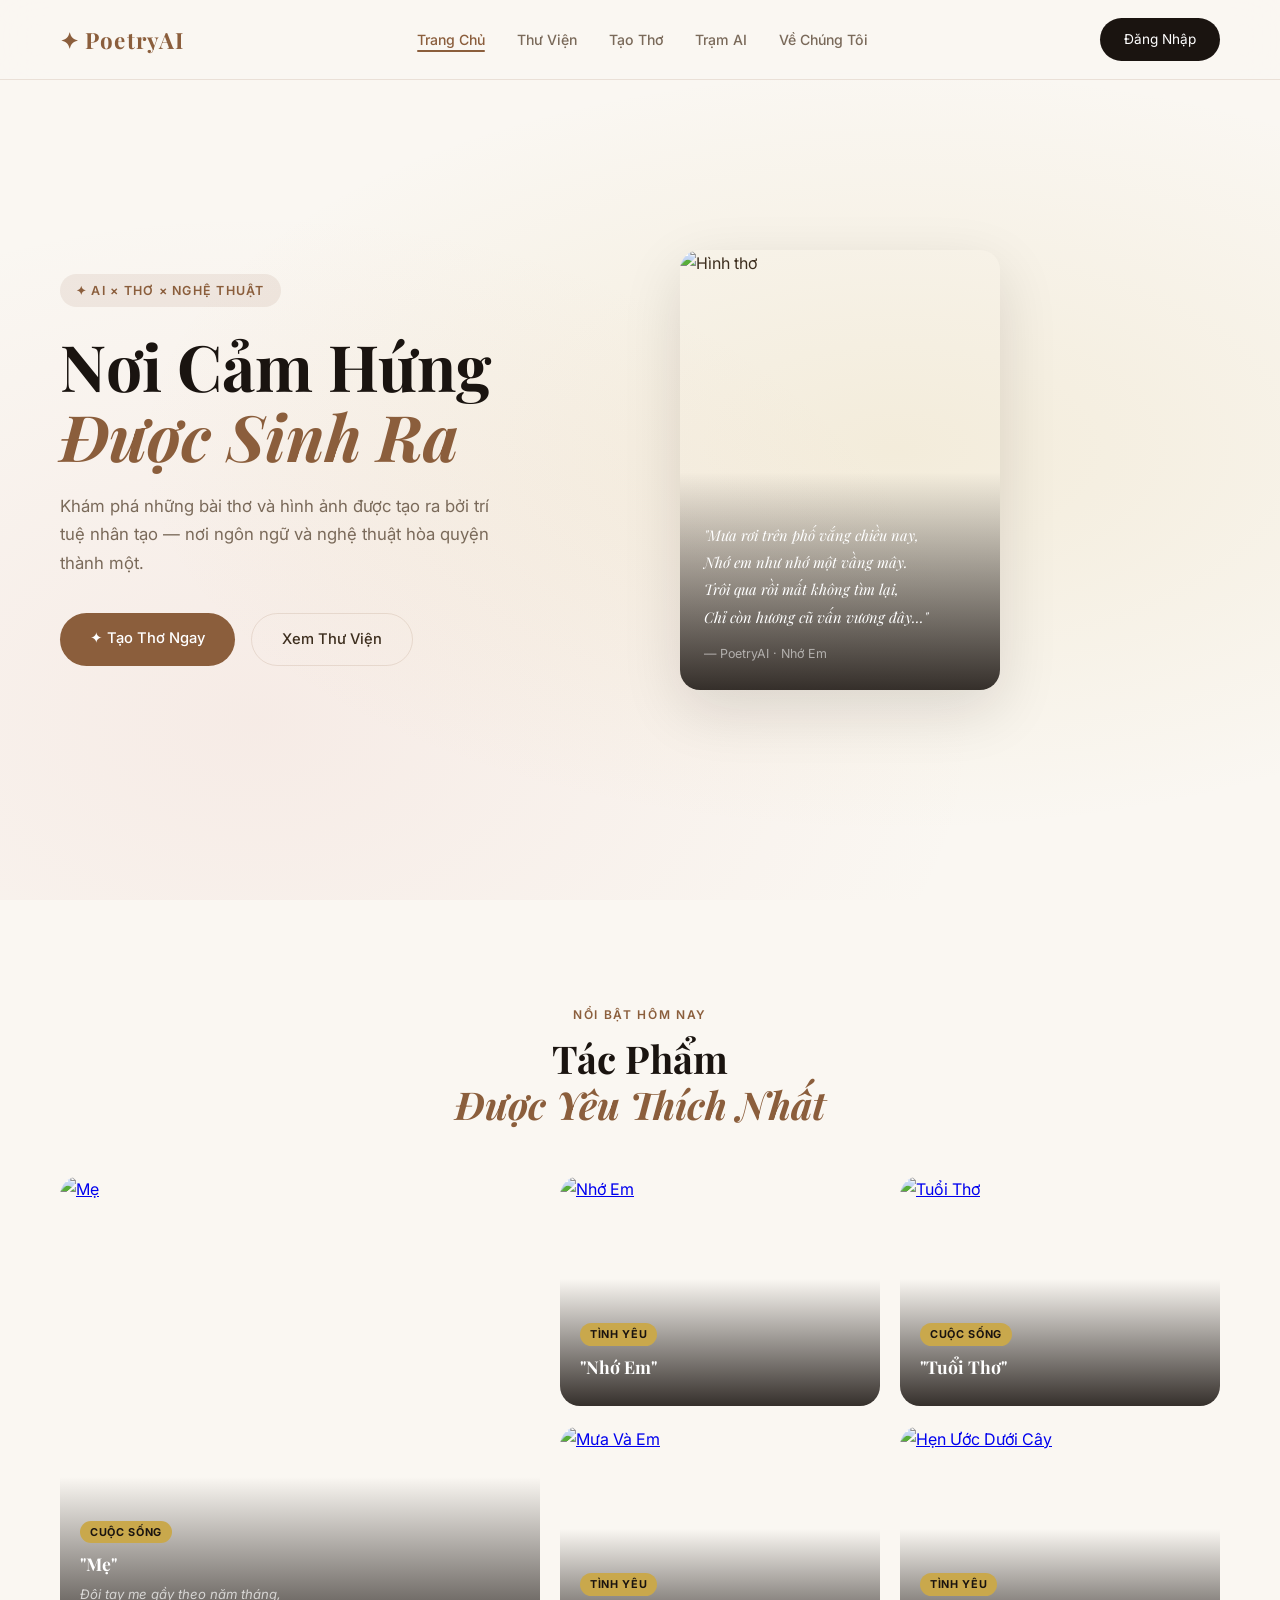
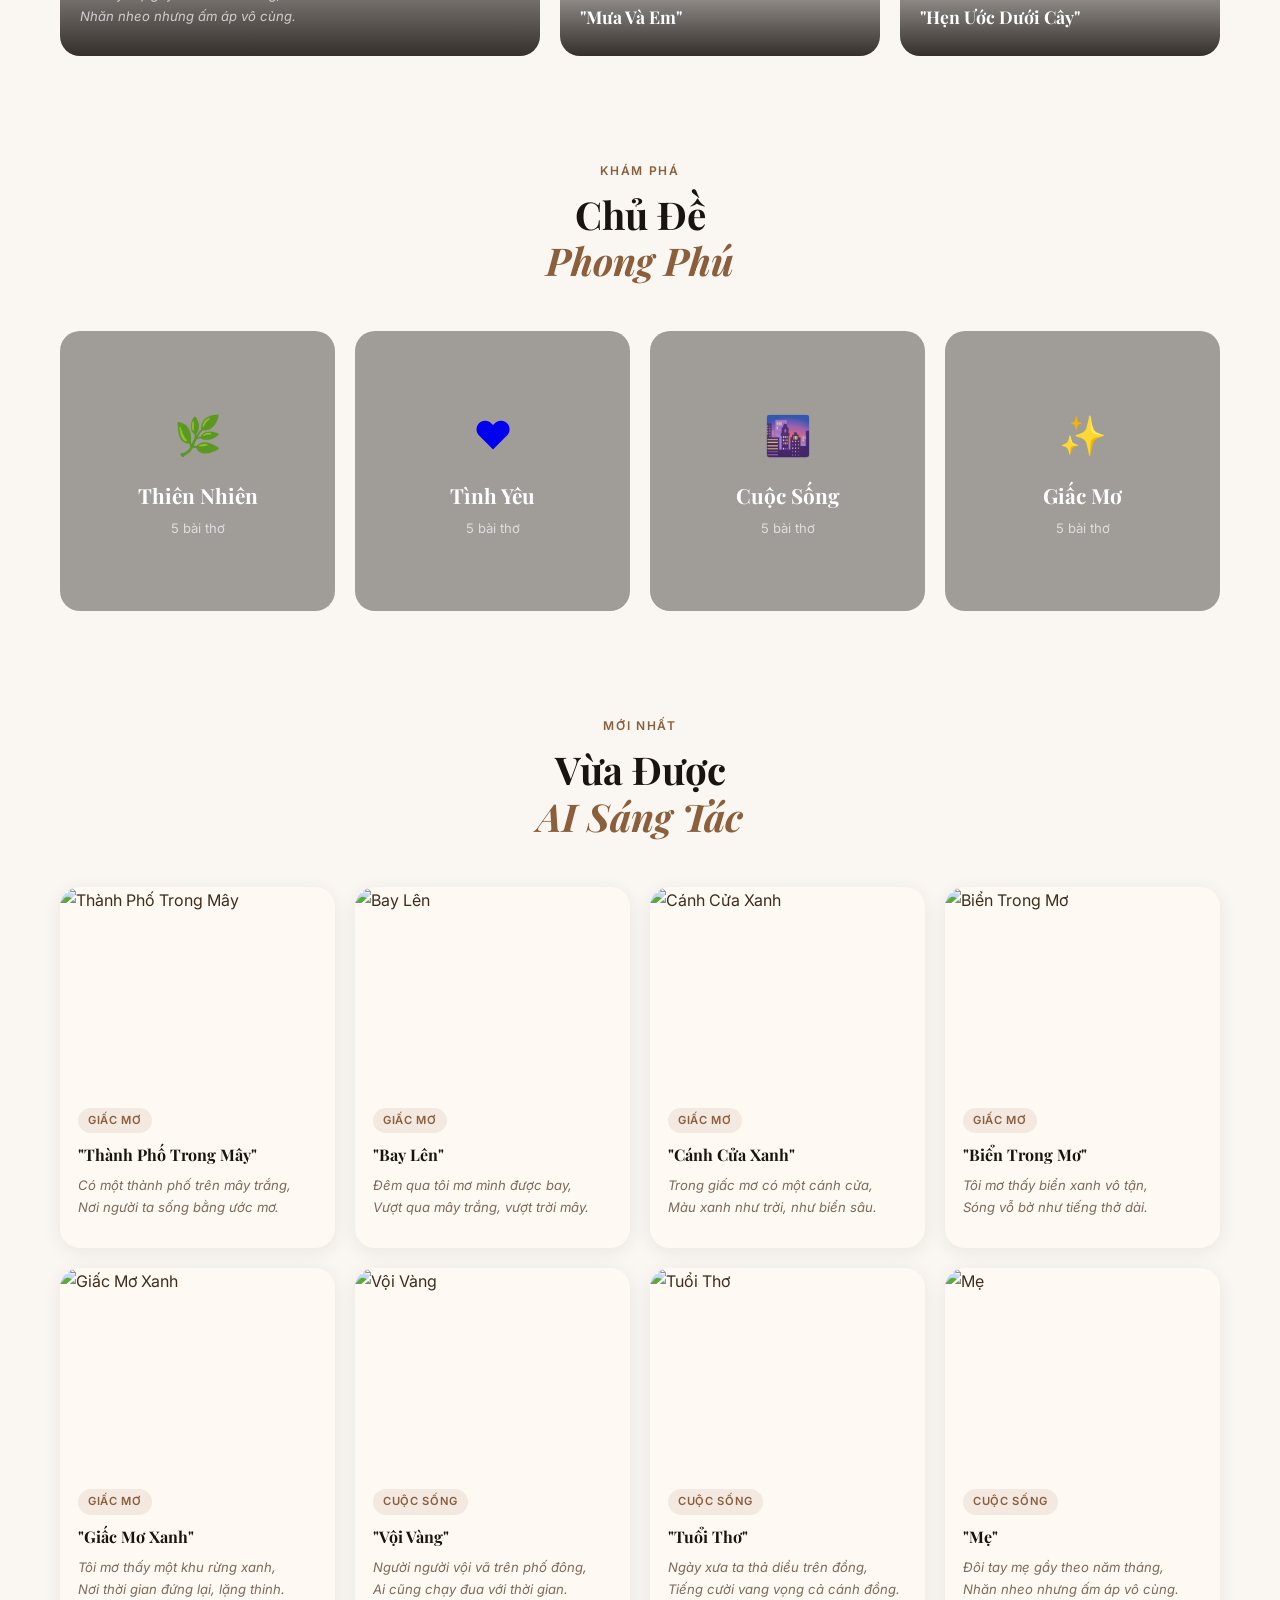
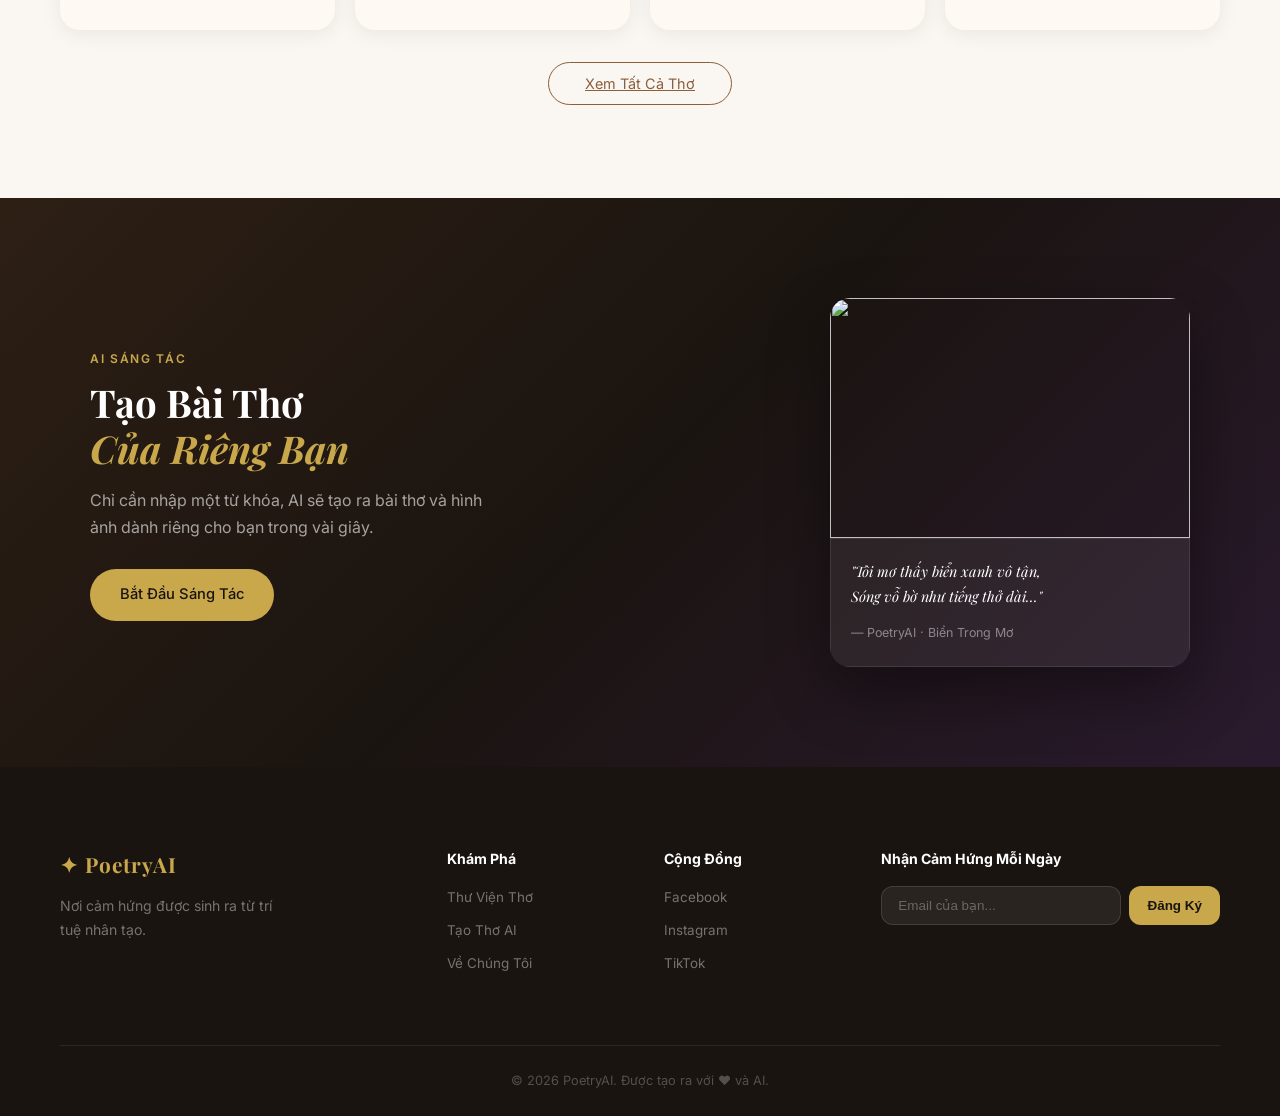
==== index.html @ 119d42aa "Add files via upload" ====
<!DOCTYPE html>
<html lang="vi">
<head>
  <meta charset="UTF-8" />
  <meta name="viewport" content="width=device-width, initial-scale=1.0" />
  <title>PoetryAI — Cảm Hứng Thơ Từ Trí Tuệ Nhân Tạo</title>
  <link rel="stylesheet" href="shared.css" />
  <link rel="stylesheet" href="style.css" />
  <link href="https://fonts.googleapis.com/css2?family=Playfair+Display:ital,wght@0,400;0,700;1,400&family=Inter:wght@300;400;500;600&display=swap" rel="stylesheet" />
</head>
<body>

  <!-- NAV -->
  <nav class="nav">
    <a href="index.html" class="nav-logo">✦ PoetryAI</a>
    <ul class="nav-links">
      <li><a href="index.html" class="active">Trang Chủ</a></li>
      <li><a href="gallery.html">Thư Viện</a></li>
      <li><a href="generate.html">Tạo Thơ</a></li>
      <li><a href="guide.html">Trạm AI</a></li>
      <li><a href="about.html">Về Chúng Tôi</a></li>
    </ul>
    <a href="auth.html" class="btn-nav">Đăng Nhập</a>
  </nav>

  <!-- HERO -->
  <section class="hero">
    <div class="hero-bg"></div>
    <div class="hero-content">
      <span class="hero-tag">✦ AI × Thơ × Nghệ Thuật</span>
      <h1 class="hero-title">Nơi Cảm Hứng<br /><em>Được Sinh Ra</em></h1>
      <p class="hero-sub">Khám phá những bài thơ và hình ảnh được tạo ra bởi trí tuệ nhân tạo — nơi ngôn ngữ và nghệ thuật hòa quyện thành một.</p>
      <div class="hero-actions">
        <a href="generate.html" class="btn-primary">✦ Tạo Thơ Ngay</a>
        <a href="gallery.html" class="btn-ghost">Xem Thư Viện</a>
      </div>
    </div>
    <div class="hero-poem-card">
      <div class="poem-card floating">
        <img src="https://picsum.photos/seed/couple-rain-street/400/520" alt="Hình thơ" />
        <div class="poem-overlay">
          <p class="poem-text">"Mưa rơi trên phố vắng chiều nay,<br />Nhớ em như nhớ một vầng mây.<br />Trôi qua rồi mất không tìm lại,<br />Chỉ còn hương cũ vấn vương đây..."</p>
          <span class="poem-author">— PoetryAI · Nhớ Em</span>
        </div>
      </div>
    </div>
  </section>



  <!-- FEATURED POEMS -->
  <section class="home-featured">
    <div class="section-header">
      <span class="section-tag">Nổi Bật Hôm Nay</span>
      <h2>Tác Phẩm<br /><em>Được Yêu Thích Nhất</em></h2>
    </div>
    <div class="featured-hero-grid" id="featuredGrid">
      <!-- JS inject -->
    </div>
  </section>

  <!-- CATEGORIES -->
  <section class="categories">
    <div class="section-header">
      <span class="section-tag">Khám Phá</span>
      <h2>Chủ Đề<br /><em>Phong Phú</em></h2>
    </div>
    <div class="cat-grid">
      <a href="gallery.html?cat=nature" class="cat-card" style="--img:url('https://picsum.photos/seed/mountain-sunrise-fog/600/400')">
        <div class="cat-overlay">
          <span class="cat-icon">🌿</span>
          <h3>Thiên Nhiên</h3>
          <p>5 bài thơ</p>
        </div>
      </a>
      <a href="gallery.html?cat=love" class="cat-card" style="--img:url('https://picsum.photos/seed/couple-rain-street/600/400')">
        <div class="cat-overlay">
          <span class="cat-icon">❤</span>
          <h3>Tình Yêu</h3>
          <p>5 bài thơ</p>
        </div>
      </a>
      <a href="gallery.html?cat=life" class="cat-card" style="--img:url('https://picsum.photos/seed/night-city-lights-street/600/400')">
        <div class="cat-overlay">
          <span class="cat-icon">🌆</span>
          <h3>Cuộc Sống</h3>
          <p>5 bài thơ</p>
        </div>
      </a>
      <a href="gallery.html?cat=dream" class="cat-card" style="--img:url('https://picsum.photos/seed/dreamy-forest-light/600/400')">
        <div class="cat-overlay">
          <span class="cat-icon">✨</span>
          <h3>Giấc Mơ</h3>
          <p>5 bài thơ</p>
        </div>
      </a>
    </div>
  </section>

  <!-- LATEST POEMS GRID -->
  <section class="home-latest">
    <div class="section-header">
      <span class="section-tag">Mới Nhất</span>
      <h2>Vừa Được<br /><em>AI Sáng Tác</em></h2>
    </div>
    <div class="latest-grid" id="latestGrid"><!-- JS inject --></div>
    <div style="text-align:center;margin-top:40px;">
      <a href="gallery.html" class="btn-outline">Xem Tất Cả Thơ</a>
    </div>
  </section>

  <!-- GENERATE CTA -->
  <section class="home-cta">
    <div class="cta-inner">
      <div class="cta-text">  
        <span class="section-tag" style="color:var(--gold)">AI Sáng Tác</span>
        <h2>Tạo Bài Thơ<br /><em style="color:var(--gold)">Của Riêng Bạn</em></h2>
        <p>Chỉ cần nhập một từ khóa, AI sẽ tạo ra bài thơ và hình ảnh dành riêng cho bạn trong vài giây.</p>
        <a href="generate.html" class="btn-primary" style="background:var(--gold);color:var(--dark)">Bắt Đầu Sáng Tác</a>
      </div>
      <div class="cta-preview">
        <div class="cta-card">
          <img src="https://picsum.photos/seed/dreamy-ocean-blue/500/340" alt="" />
          <div class="cta-card-poem">
            <p>"Tôi mơ thấy biển xanh vô tận,<br />Sóng vỗ bờ như tiếng thở dài..."</p>
            <span>— PoetryAI · Biển Trong Mơ</span>
          </div>
        </div>
      </div>
    </div>
  </section>

  <!-- FOOTER -->
  <footer class="footer">
    <div class="footer-inner">
      <div class="footer-brand">
        <a href="index.html" class="nav-logo">✦ PoetryAI</a>
        <p>Nơi cảm hứng được sinh ra từ trí tuệ nhân tạo.</p>
      </div>
      <div class="footer-links">
        <h4>Khám Phá</h4>
        <a href="gallery.html">Thư Viện Thơ</a>
        <a href="generate.html">Tạo Thơ AI</a>
        <a href="about.html">Về Chúng Tôi</a>
      </div>
      <div class="footer-links">
        <h4>Cộng Đồng</h4>
        <a href="#">Facebook</a>
        <a href="#">Instagram</a>
        <a href="#">TikTok</a>
      </div>
      <div class="footer-newsletter">
        <h4>Nhận Cảm Hứng Mỗi Ngày</h4>
        <div class="newsletter-form">
          <input type="email" placeholder="Email của bạn..." />
          <button onclick="subscribeNewsletter(this)">Đăng Ký</button>
        </div>
      </div>
    </div>
    <div class="footer-bottom">
      <p>© 2026 PoetryAI. Được tạo ra với ❤ và AI.</p>
    </div>
  </footer>

  <script src="poems-data.js"></script>
  <script src="app.js"></script>
  <script src="home.js"></script>
</body>
</html>
---- shared.css ----
/* ===== SHARED STYLES — dùng chung cho tất cả trang ===== */
*, *::before, *::after { box-sizing: border-box; margin: 0; padding: 0; }

:root {
  --cream: #faf7f2;
  --dark: #1a1410;
  --brown: #8b5e3c;
  --gold: #c9a84c;
  --rose: #d4847a;
  --purple: #7c6b9e;
  --text: #3d2e1e;
  --text-light: #7a6a5a;
  --white: #ffffff;
  --card-bg: #fff9f4;
  --border: rgba(139,94,60,0.15);
  --shadow: 0 20px 60px rgba(26,20,16,0.12);
  --radius: 20px;
  --radius-sm: 12px;
}

html { scroll-behavior: smooth; }
body {
  font-family: 'Inter', sans-serif;
  background: var(--cream);
  color: var(--text);
  line-height: 1.7;
  overflow-x: hidden;
}
em { font-family: 'Playfair Display', serif; font-style: italic; color: var(--brown); }

/* ===== NAV ===== */
.nav {
  position: fixed; top: 0; left: 0; right: 0; z-index: 100;
  display: flex; align-items: center; justify-content: space-between;
  padding: 18px 60px;
  background: rgba(250,247,242,0.9);
  backdrop-filter: blur(20px);
  border-bottom: 1px solid var(--border);
  transition: box-shadow 0.3s;
}
.nav-logo {
  font-family: 'Playfair Display', serif;
  font-size: 1.4rem; font-weight: 700;
  color: var(--brown); letter-spacing: 0.05em;
  text-decoration: none;
}
.nav-links { display: flex; gap: 32px; list-style: none; }
.nav-links a {
  text-decoration: none; color: var(--text-light);
  font-size: 0.88rem; font-weight: 500;
  transition: color 0.3s; position: relative;
}
.nav-links a:hover, .nav-links a.active { color: var(--brown); }
.nav-links a.active::after {
  content: ''; position: absolute; bottom: -4px; left: 0; right: 0;
  height: 2px; background: var(--brown); border-radius: 2px;
}
.btn-nav {
  background: var(--dark); color: var(--white);
  border: none; padding: 10px 24px;
  border-radius: 50px; font-size: 0.85rem;
  cursor: pointer; transition: background 0.3s;
  text-decoration: none; display: inline-block;
}
.btn-nav:hover { background: var(--brown); }

/* ===== BUTTONS ===== */
.btn-primary {
  background: var(--brown); color: var(--white);
  padding: 13px 30px; border-radius: 50px;
  text-decoration: none; font-weight: 500;
  font-size: 0.92rem; transition: all 0.3s;
  display: inline-block; border: none; cursor: pointer;
}
.btn-primary:hover { background: var(--dark); transform: translateY(-2px); box-shadow: 0 8px 24px rgba(139,94,60,0.3); }

.btn-ghost {
  background: transparent; color: var(--text);
  padding: 13px 30px; border-radius: 50px;
  text-decoration: none; font-weight: 500;
  font-size: 0.92rem; border: 1.5px solid var(--border);
  transition: all 0.3s; display: inline-block;
}
.btn-ghost:hover { border-color: var(--brown); color: var(--brown); }

.btn-outline {
  padding: 12px 36px; border-radius: 50px;
  border: 1.5px solid var(--brown); color: var(--brown);
  background: transparent; font-size: 0.9rem;
  cursor: pointer; transition: all 0.3s;
}
.btn-outline:hover { background: var(--brown); color: var(--white); }

/* ===== SECTION HEADER ===== */
.section-header { text-align: center; margin-bottom: 48px; }
.section-header.light h2 { color: var(--white); }
.section-header.light p { color: rgba(255,255,255,0.65); max-width: 500px; margin: 12px auto 0; }
.section-tag {
  display: inline-block; color: var(--brown);
  font-size: 0.75rem; font-weight: 600;
  letter-spacing: 0.14em; text-transform: uppercase; margin-bottom: 10px;
}
.section-header h2 {
  font-family: 'Playfair Display', serif;
  font-size: clamp(1.8rem, 3vw, 2.8rem);
  line-height: 1.2; color: var(--dark);
}

/* ===== PAGE HERO (dùng cho các trang phụ) ===== */
.page-hero {
  padding: 140px 60px 80px;
  text-align: center;
  background: linear-gradient(160deg, var(--cream) 0%, #f0e8dc 100%);
  position: relative; overflow: hidden;
}
.page-hero::before {
  content: '';
  position: absolute; inset: 0;
  background: radial-gradient(ellipse at 50% 0%, rgba(201,168,76,0.15) 0%, transparent 60%);
}
.page-hero-tag {
  display: inline-block;
  background: rgba(139,94,60,0.1); color: var(--brown);
  padding: 5px 16px; border-radius: 50px;
  font-size: 0.75rem; font-weight: 600;
  letter-spacing: 0.1em; text-transform: uppercase;
  margin-bottom: 20px;
}
.page-hero h1 {
  font-family: 'Playfair Display', serif;
  font-size: clamp(2.4rem, 4vw, 4rem);
  line-height: 1.15; color: var(--dark);
  margin-bottom: 16px; position: relative;
}
.page-hero p {
  color: var(--text-light); font-size: 1rem;
  max-width: 520px; margin: 0 auto 32px;
  position: relative;
}

/* ===== FOOTER ===== */
.footer { background: var(--dark); padding: 80px 60px 0; }
.footer-inner {
  display: grid; grid-template-columns: 2fr 1fr 1fr 2fr;
  gap: 48px; padding-bottom: 60px;
  border-bottom: 1px solid rgba(255,255,255,0.08);
}
.footer-brand .nav-logo { color: var(--gold); display: block; margin-bottom: 12px; font-size: 1.3rem; }
.footer-brand p { color: rgba(255,255,255,0.4); font-size: 0.88rem; max-width: 220px; }
.footer-links h4 { color: var(--white); font-size: 0.88rem; margin-bottom: 16px; }
.footer-links a {
  display: block; color: rgba(255,255,255,0.4);
  text-decoration: none; font-size: 0.84rem;
  margin-bottom: 10px; transition: color 0.3s;
}
.footer-links a:hover { color: var(--gold); }
.footer-newsletter h4 { color: var(--white); font-size: 0.88rem; margin-bottom: 16px; }
.newsletter-form { display: flex; gap: 8px; }
.newsletter-form input {
  flex: 1; padding: 11px 16px;
  background: rgba(255,255,255,0.07);
  border: 1px solid rgba(255,255,255,0.12);
  border-radius: var(--radius-sm);
  color: var(--white); font-size: 0.84rem; outline: none;
}
.newsletter-form input::placeholder { color: rgba(255,255,255,0.3); }
.newsletter-form button {
  padding: 11px 18px; background: var(--gold);
  color: var(--dark); border: none;
  border-radius: var(--radius-sm);
  font-weight: 600; font-size: 0.84rem;
  cursor: pointer; transition: background 0.3s; white-space: nowrap;
}
.newsletter-form button:hover { background: var(--brown); color: var(--white); }
.footer-bottom {
  padding: 24px 0; text-align: center;
  color: rgba(255,255,255,0.25); font-size: 0.8rem;
}

/* ===== PAGE TRANSITION ===== */
body {
  animation: pageFadeIn 0.4s ease;
}
@keyframes pageFadeIn {
  from { opacity: 0; transform: translateY(8px); }
  to   { opacity: 1; transform: translateY(0); }
}
/* links tự navigate bình thường, transition xử lý bằng JS */

/* ===== TOAST ===== */
.toast {
  position: fixed; bottom: 32px; left: 50%; transform: translateX(-50%);
  background: var(--dark); color: var(--white); padding: 12px 24px;
  border-radius: 50px; font-size: 0.88rem; z-index: 9999;
  box-shadow: 0 8px 24px rgba(0,0,0,0.3);
  animation: fadeUp 0.3s ease;
}
@keyframes fadeUp {
  from { opacity: 0; transform: translateX(-50%) translateY(10px); }
  to   { opacity: 1; transform: translateX(-50%) translateY(0); }
}
@keyframes float {
  0%, 100% { transform: translateY(0); }
  50% { transform: translateY(-12px); }
}
.floating { animation: float 5s ease-in-out infinite; }

/* ===== RESPONSIVE NAV ===== */
@media (max-width: 768px) {
  .nav { padding: 14px 20px; }
  .nav-links { display: none; }
  .page-hero { padding: 110px 20px 60px; }
  .footer { padding: 60px 20px 0; }
  .footer-inner { grid-template-columns: 1fr; gap: 28px; }
}

/* ===== HAMBURGER MENU ===== */
.nav-hamburger {
  display: none; flex-direction: column; gap: 5px;
  background: none; border: none; cursor: pointer; padding: 4px;
}
.nav-hamburger span {
  display: block; width: 22px; height: 2px;
  background: var(--brown); border-radius: 2px;
  transition: all 0.3s;
}
.nav-hamburger.open span:nth-child(1) { transform: translateY(7px) rotate(45deg); }
.nav-hamburger.open span:nth-child(2) { opacity: 0; }
.nav-hamburger.open span:nth-child(3) { transform: translateY(-7px) rotate(-45deg); }

.nav-mobile-menu {
  display: none; position: fixed;
  top: 60px; left: 0; right: 0;
  background: rgba(250,247,242,0.98);
  backdrop-filter: blur(20px);
  border-bottom: 1px solid var(--border);
  padding: 16px 20px 20px;
  z-index: 99; flex-direction: column; gap: 4px;
  box-shadow: 0 8px 24px rgba(26,20,16,0.1);
}
.nav-mobile-menu.open { display: flex; }
.nav-mobile-menu a {
  display: block; padding: 12px 16px;
  color: var(--text); text-decoration: none;
  font-size: 0.95rem; font-weight: 500;
  border-radius: var(--radius-sm);
  transition: background 0.2s;
}
.nav-mobile-menu a:hover, .nav-mobile-menu a.active {
  background: rgba(139,94,60,0.08); color: var(--brown);
}
.nav-mobile-menu .btn-nav-mobile {
  display: block; margin-top: 8px; padding: 12px 16px;
  background: var(--dark); color: var(--white);
  border-radius: var(--radius-sm); text-align: center;
  text-decoration: none; font-weight: 500; font-size: 0.9rem;
}

@media (max-width: 768px) {
  .nav-hamburger { display: flex; }
}
---- style.css ----
/* ===== TRANG CHỦ (index.html) ===== */

/* HERO */
.hero {
  min-height: 100vh;
  display: flex; align-items: center;
  padding: 120px 60px 80px;
  position: relative; overflow: hidden; gap: 60px;
}
.hero-bg {
  position: absolute; inset: 0;
  background: radial-gradient(ellipse at 70% 50%, rgba(201,168,76,0.14) 0%, transparent 60%),
              radial-gradient(ellipse at 20% 80%, rgba(212,132,122,0.1) 0%, transparent 50%);
  pointer-events: none;
}
.hero-content { flex: 1; max-width: 560px; position: relative; z-index: 1; }
.hero-tag {
  display: inline-block;
  background: rgba(139,94,60,0.1); color: var(--brown);
  padding: 6px 16px; border-radius: 50px;
  font-size: 0.78rem; font-weight: 600;
  letter-spacing: 0.1em; text-transform: uppercase; margin-bottom: 24px;
}
.hero-title {
  font-family: 'Playfair Display', serif;
  font-size: clamp(3rem, 5vw, 5rem);
  line-height: 1.1; font-weight: 700;
  color: var(--dark); margin-bottom: 20px;
}
.hero-sub {
  font-size: 1.05rem; color: var(--text-light);
  max-width: 440px; margin-bottom: 36px;
}
.hero-actions { display: flex; gap: 16px; flex-wrap: wrap; }
.hero-poem-card { flex: 0 0 auto; position: relative; z-index: 1; }
.poem-card {
  width: 320px; border-radius: var(--radius);
  overflow: hidden; box-shadow: var(--shadow); position: relative;
}
.poem-card img { width: 100%; height: 440px; object-fit: cover; display: block; }
.poem-overlay {
  position: absolute; bottom: 0; left: 0; right: 0;
  background: linear-gradient(transparent, rgba(26,20,16,0.88));
  padding: 50px 24px 24px;
}
.poem-text {
  font-family: 'Playfair Display', serif;
  font-style: italic; color: var(--white);
  font-size: 0.92rem; line-height: 1.85; margin-bottom: 8px;
}
.poem-author { color: rgba(255,255,255,0.55); font-size: 0.78rem; }

/* STATS */
.stats {
  display: flex; justify-content: center;
  background: var(--dark); padding: 48px 60px;
}
.stat-item {
  flex: 1; max-width: 200px;
  display: flex; flex-direction: column; align-items: center;
  padding: 0 40px; border-right: 1px solid rgba(255,255,255,0.1);
}
.stat-item:last-child { border-right: none; }
.stat-num {
  font-family: 'Playfair Display', serif;
  font-size: 2.4rem; font-weight: 700; color: var(--gold);
}
.stat-label { color: rgba(255,255,255,0.45); font-size: 0.82rem; margin-top: 4px; }

/* FEATURED HERO GRID */
.home-featured { padding: 100px 60px; }
.featured-hero-grid {
  display: grid;
  grid-template-columns: 1.5fr 1fr 1fr;
  grid-template-rows: auto auto;
  gap: 20px;
}
.fh-card {
  border-radius: var(--radius); overflow: hidden;
  position: relative; cursor: pointer;
  transition: transform 0.3s;
}
.fh-card:hover { transform: scale(1.02); }
.fh-card.large { grid-row: span 2; }
.fh-card img { width: 100%; height: 100%; object-fit: cover; display: block; min-height: 220px; }
.fh-card.large img { min-height: 480px; }
.fh-info {
  position: absolute; bottom: 0; left: 0; right: 0;
  background: linear-gradient(transparent, rgba(26,20,16,0.88));
  padding: 40px 20px 20px;
}
.fh-tag {
  display: inline-block;
  background: var(--gold); color: var(--dark);
  padding: 2px 10px; border-radius: 50px;
  font-size: 0.68rem; font-weight: 700;
  letter-spacing: 0.06em; text-transform: uppercase; margin-bottom: 6px;
}
.fh-info h3 {
  font-family: 'Playfair Display', serif;
  color: var(--white); font-size: 1.1rem; margin-bottom: 4px;
}
.fh-info p {
  color: rgba(255,255,255,0.7); font-style: italic;
  font-size: 0.82rem; line-height: 1.7; margin-bottom: 8px;
}
.fh-meta {
  display: flex; gap: 14px; color: rgba(255,255,255,0.55); font-size: 0.78rem;
  opacity: 0; transition: opacity 0.3s;
}
.fh-card:hover .fh-meta { opacity: 1; }

/* CATEGORIES */
.categories { padding: 0 60px 100px; }
.cat-grid { display: grid; grid-template-columns: repeat(4, 1fr); gap: 20px; }
.cat-card {
  height: 280px; border-radius: var(--radius);
  background-image: var(--img);
  background-size: cover; background-position: center;
  position: relative; overflow: hidden;
  text-decoration: none; display: block;
  transition: transform 0.3s;
}
.cat-card:hover { transform: translateY(-6px); }
.cat-card:hover .cat-overlay { background: rgba(26,20,16,0.55); }
.cat-overlay {
  position: absolute; inset: 0;
  background: rgba(26,20,16,0.4);
  display: flex; flex-direction: column;
  align-items: center; justify-content: center;
  transition: background 0.3s;
}
.cat-icon { font-size: 2.4rem; margin-bottom: 10px; }
.cat-overlay h3 {
  font-family: 'Playfair Display', serif;
  color: var(--white); font-size: 1.3rem; margin-bottom: 4px;
}
.cat-overlay p { color: rgba(255,255,255,0.65); font-size: 0.82rem; }

/* LATEST GRID */
.home-latest { padding: 0 60px 100px; }
.latest-grid {
  display: grid;
  grid-template-columns: repeat(auto-fill, minmax(260px, 1fr));
  gap: 20px;
}
.latest-card {
  background: var(--card-bg); border-radius: var(--radius);
  overflow: hidden; box-shadow: 0 4px 20px rgba(26,20,16,0.07);
  transition: transform 0.3s, box-shadow 0.3s; cursor: pointer;
  text-decoration: none; display: block; color: inherit;
}
.latest-card:hover { transform: translateY(-5px); box-shadow: var(--shadow); }
.latest-card img { width: 100%; height: 200px; object-fit: cover; display: block; }
.latest-body { padding: 18px; }
.card-tag {
  display: inline-block;
  background: rgba(139,94,60,0.1); color: var(--brown);
  padding: 3px 10px; border-radius: 50px;
  font-size: 0.7rem; font-weight: 600;
  letter-spacing: 0.06em; text-transform: uppercase; margin-bottom: 8px;
}
.latest-body h3 {
  font-family: 'Playfair Display', serif;
  font-size: 1rem; color: var(--dark); margin-bottom: 6px;
}
.latest-body p {
  font-size: 0.82rem; color: var(--text-light);
  font-style: italic; line-height: 1.7; margin-bottom: 12px;
}
.card-meta { display: flex; gap: 14px; font-size: 0.78rem; color: var(--text-light); opacity: 0; transition: opacity 0.3s; }
.latest-card:hover .card-meta { opacity: 1; }

/* HOME CTA */
.home-cta {
  background: linear-gradient(135deg, #2d1f14 0%, #1a1410 50%, #2a1a2e 100%);
  padding: 100px 60px;
}
.cta-inner { display: flex; align-items: center; gap: 80px; max-width: 1100px; margin: 0 auto; }
.cta-text { flex: 1; }
.cta-text h2 {
  font-family: 'Playfair Display', serif;
  font-size: clamp(2rem, 3vw, 2.8rem);
  color: var(--white); line-height: 1.2; margin-bottom: 16px;
}
.cta-text p { color: rgba(255,255,255,0.6); margin-bottom: 28px; max-width: 400px; }
.cta-preview { flex: 0 0 auto; }
.cta-card {
  width: 360px; border-radius: var(--radius);
  overflow: hidden; box-shadow: 0 24px 60px rgba(0,0,0,0.4);
}
.cta-card img { width: 100%; height: 240px; object-fit: cover; display: block; }
.cta-card-poem {
  background: rgba(255,255,255,0.06);
  border: 1px solid rgba(255,255,255,0.1);
  padding: 20px;
}
.cta-card-poem p {
  font-family: 'Playfair Display', serif;
  font-style: italic; color: var(--white);
  font-size: 0.9rem; line-height: 1.8; margin-bottom: 8px;
}
.cta-card-poem span { color: rgba(255,255,255,0.45); font-size: 0.78rem; }

/* RESPONSIVE */
@media (max-width: 1024px) {
  .hero { padding: 100px 32px 60px; flex-direction: column; text-align: center; }
  .hero-content { max-width: 100%; }
  .hero-sub { margin: 0 auto 36px; }
  .hero-actions { justify-content: center; }
  .hero-poem-card { display: none; }
  .stats { padding: 40px 32px; }
  .home-featured, .categories, .home-latest, .home-cta { padding-left: 32px; padding-right: 32px; }
  .featured-hero-grid { grid-template-columns: 1fr 1fr; }
  .fh-card.large { grid-column: span 2; grid-row: span 1; }
  .cat-grid { grid-template-columns: 1fr 1fr; }
  .cta-inner { flex-direction: column; gap: 40px; }
  .cta-card { width: 100%; max-width: 400px; }
}
@media (max-width: 640px) {
  .hero { padding: 90px 20px 60px; }
  .stats { flex-wrap: wrap; padding: 32px 20px; }
  .stat-item { border-right: none; padding: 16px; min-width: 50%; }
  .home-featured, .categories, .home-latest, .home-cta { padding-left: 20px; padding-right: 20px; }
  .featured-hero-grid { grid-template-columns: 1fr; }
  .fh-card.large { grid-column: span 1; }
  .cat-grid { grid-template-columns: 1fr 1fr; gap: 12px; }
  .cat-card { height: 200px; }
}

/* ===== MOBILE 480px ===== */
@media (max-width: 480px) {
  .hero { padding: 80px 16px 48px; }
  .hero-title { font-size: 2.4rem; }
  .cat-grid { grid-template-columns: 1fr 1fr; gap: 10px; }
  .cat-card { height: 160px; }
  .cat-icon { font-size: 1.8rem; }
  .home-featured, .categories, .home-latest, .home-cta { padding-left: 16px; padding-right: 16px; }
  .featured-hero-grid { grid-template-columns: 1fr; }
  .latest-grid { grid-template-columns: 1fr; }
  .cta-inner { padding: 0; }
  .cta-card { width: 100%; }
}
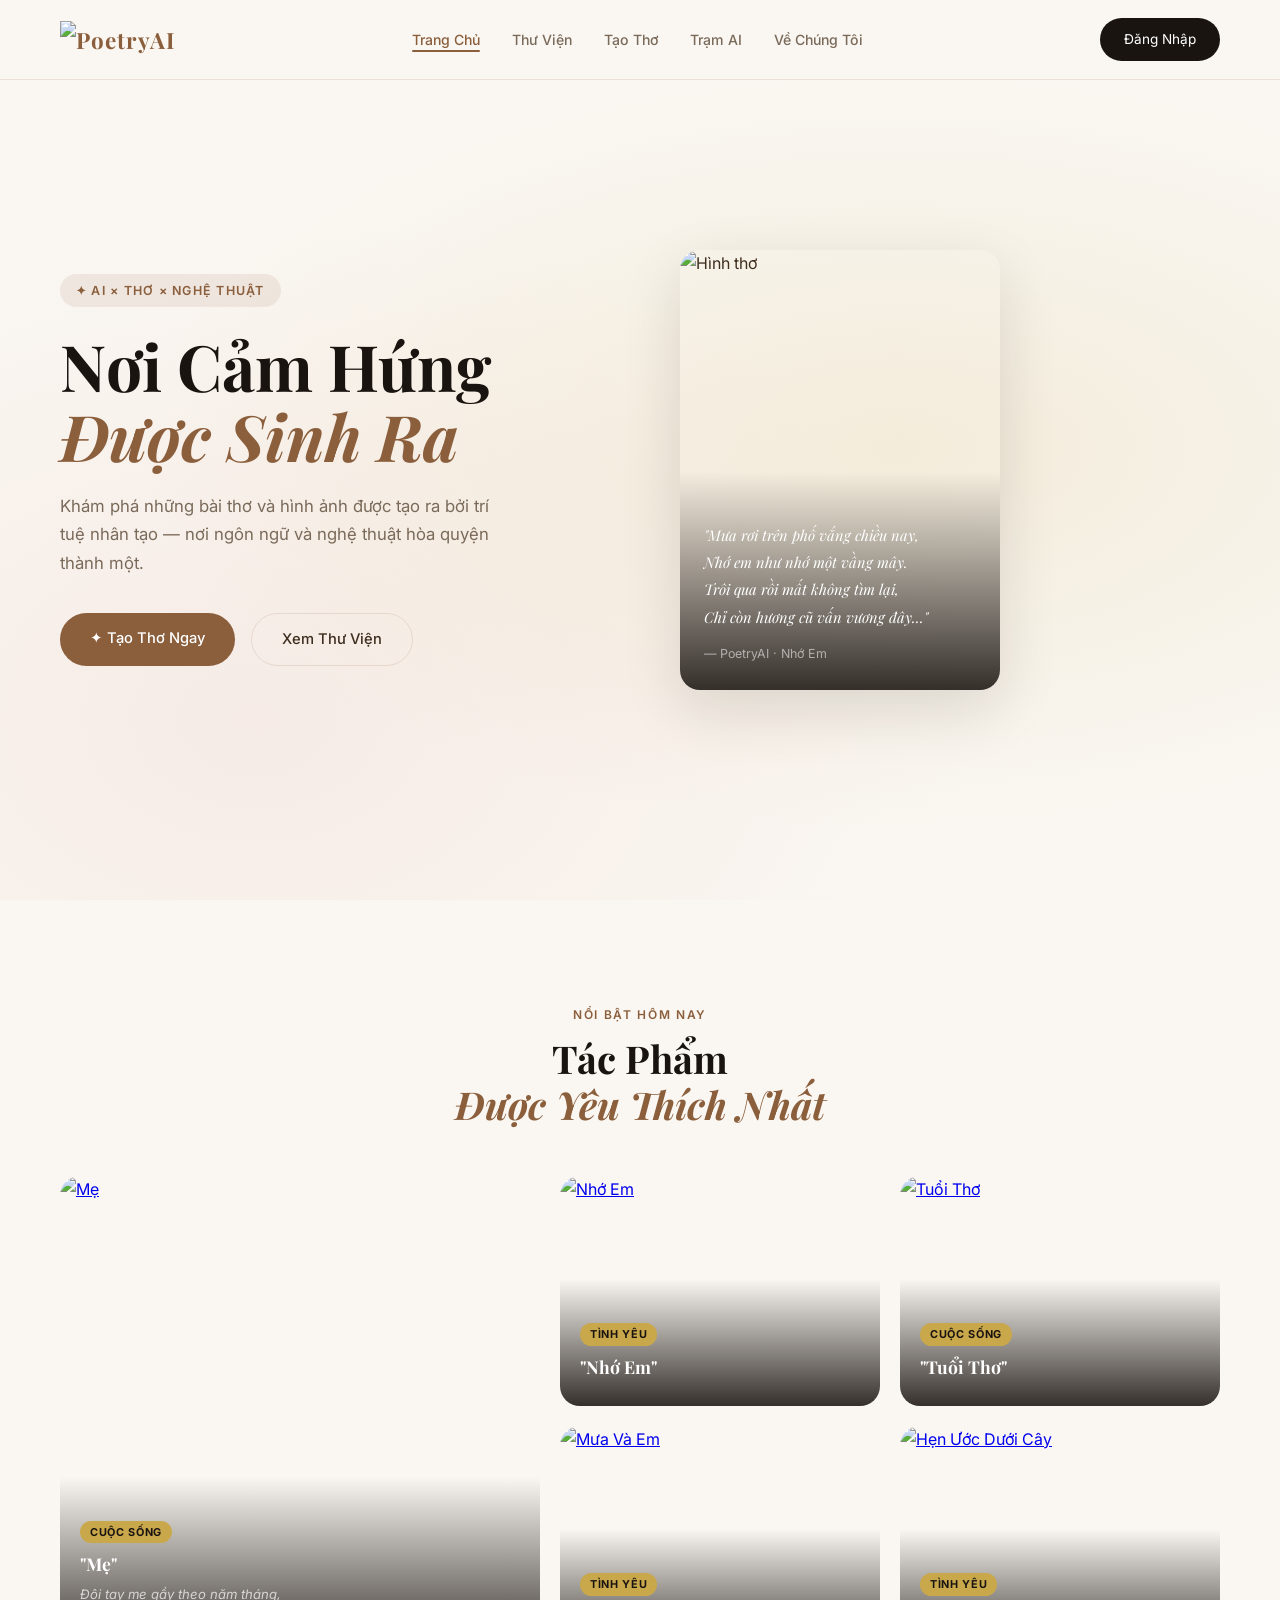
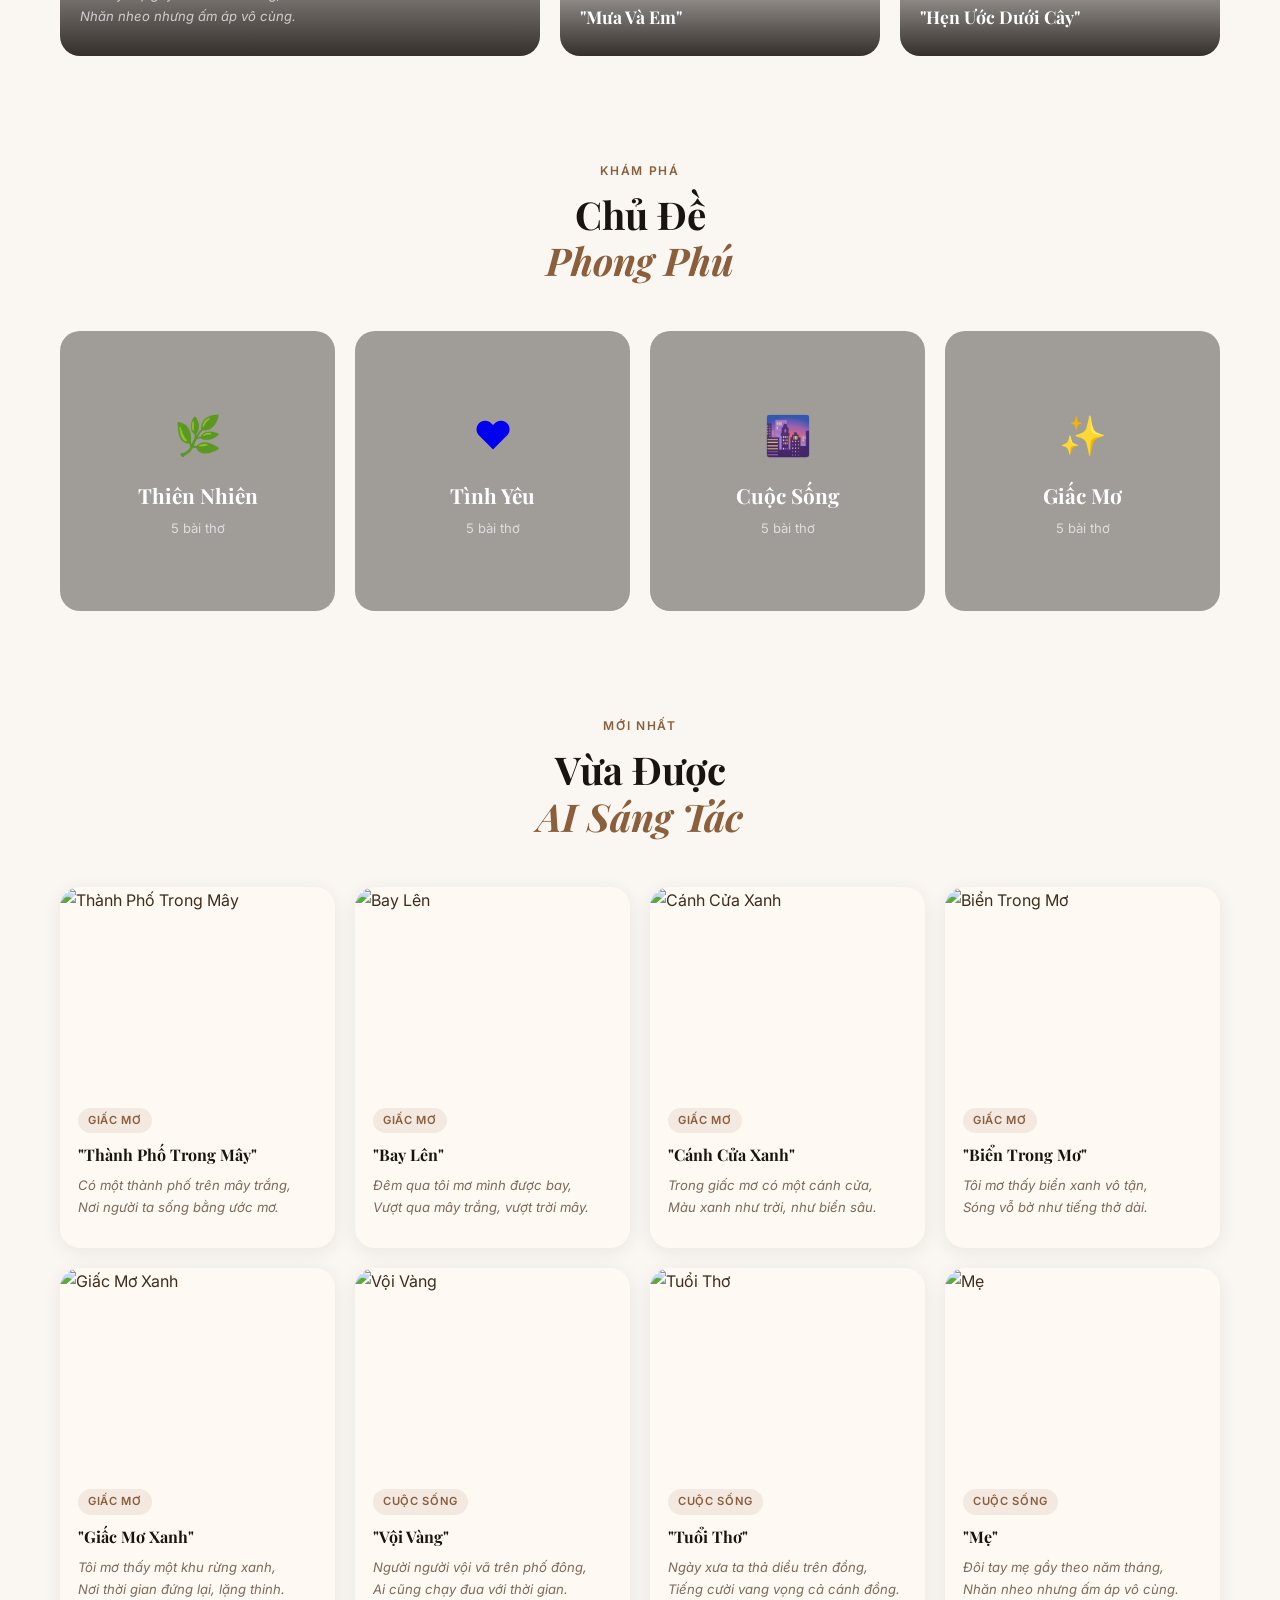
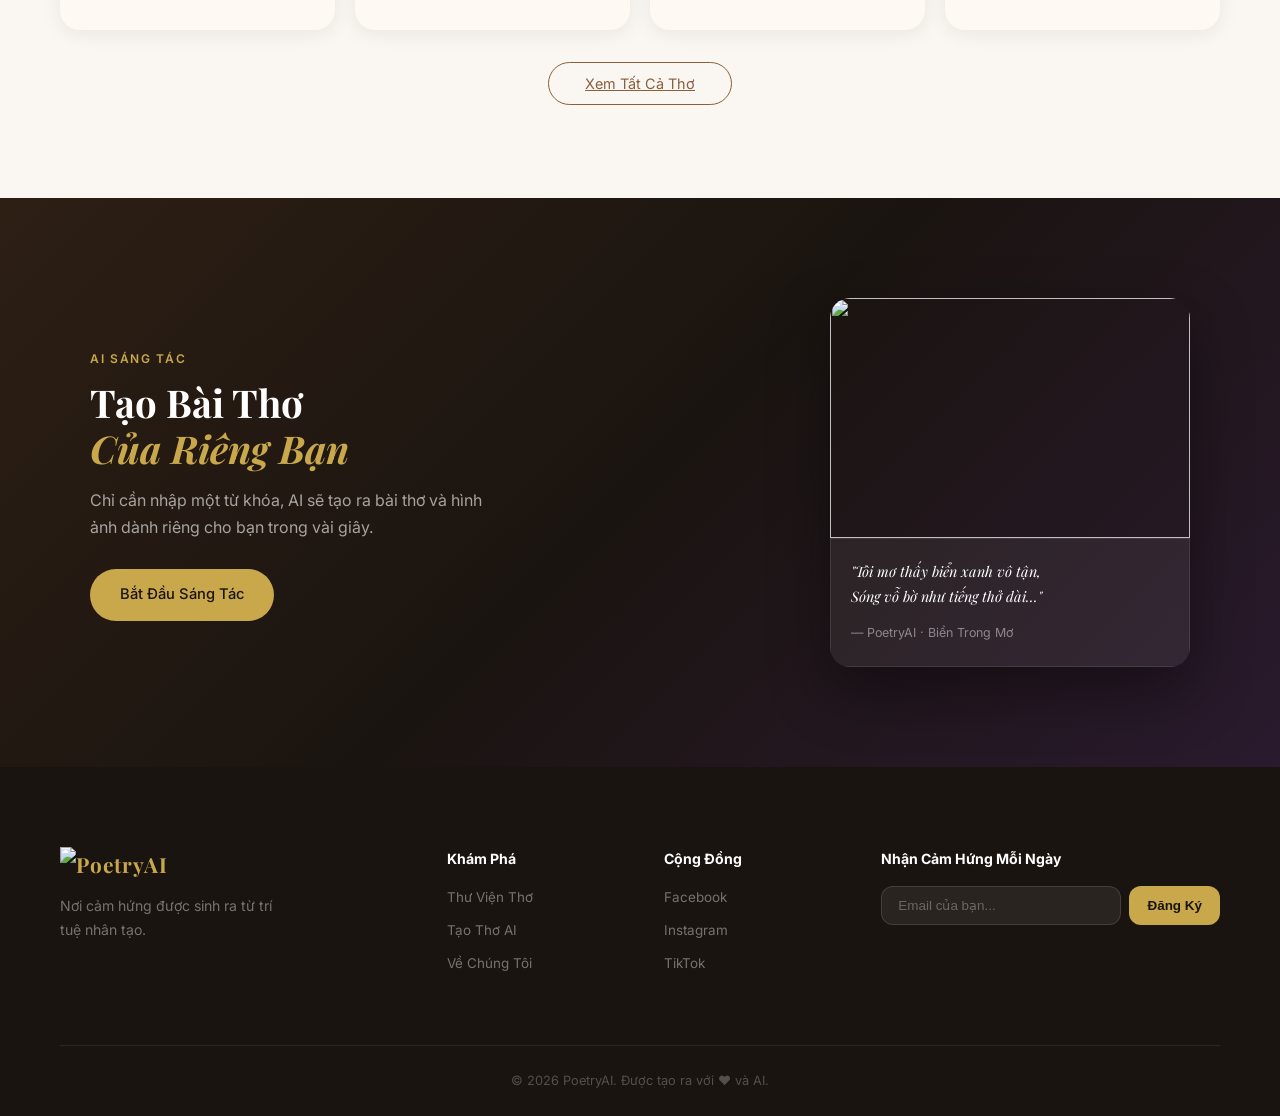
==== commit e17621fa: "Update index.html" ====
--- a/index.html
+++ b/index.html
@@ -12,7 +12,7 @@
 
   <!-- NAV -->
   <nav class="nav">
-    <a href="index.html" class="nav-logo">✦ PoetryAI</a>
+    <a href="index.html" class="nav-logo"><img src="logo.jpg" alt="PoetryAI" class="nav-logo-img" /></a>
     <ul class="nav-links">
       <li><a href="index.html" class="active">Trang Chủ</a></li>
       <li><a href="gallery.html">Thư Viện</a></li>
@@ -134,7 +134,7 @@
   <footer class="footer">
     <div class="footer-inner">
       <div class="footer-brand">
-        <a href="index.html" class="nav-logo">✦ PoetryAI</a>
+        <a href="index.html" class="nav-logo"><img src="logo.jpg" alt="PoetryAI" class="nav-logo-img" /></a>
         <p>Nơi cảm hứng được sinh ra từ trí tuệ nhân tạo.</p>
       </div>
       <div class="footer-links">
